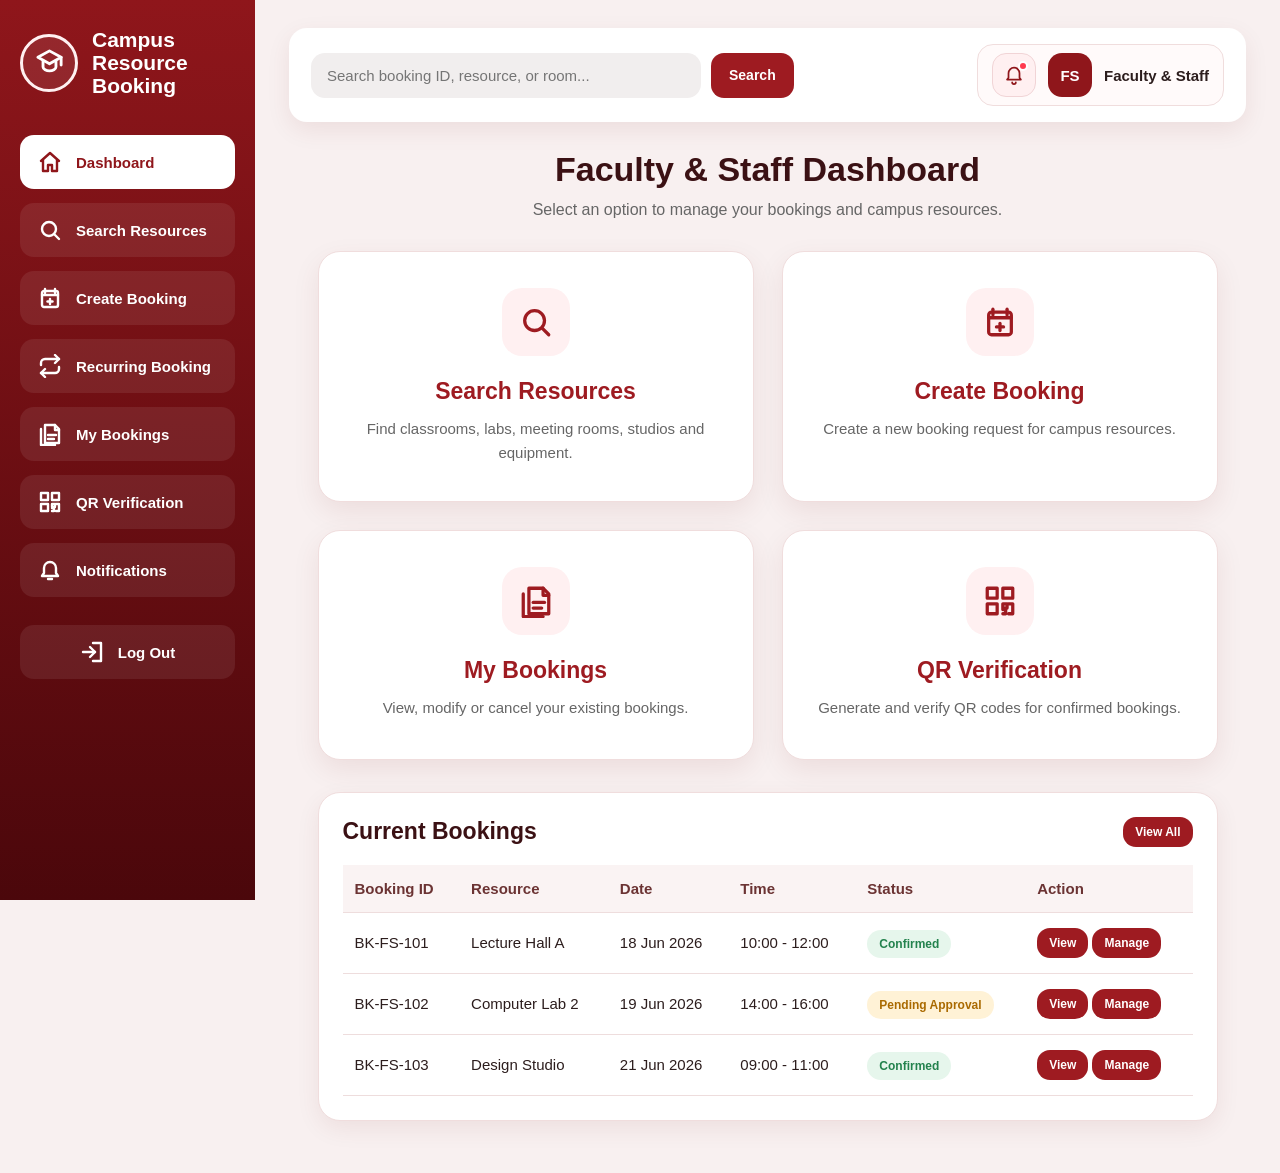
==== faculty-staff-dashboard.html @ 3326ba35 "Add files via upload Run on VSCode right click the html and click 'Open with Live Server'  *Get the" ====
<!DOCTYPE html>
<html lang="en">
<head>
  <meta charset="UTF-8" />
  <meta name="viewport" content="width=device-width, initial-scale=1.0" />

  <title>Faculty & Staff Dashboard</title>

  <link rel="stylesheet" href="faculty-staff-style.css" />
</head>

<body>
  <div class="layout">

    <aside class="sidebar">
      <div class="logo-area brand-sidebar">
        <div class="brand-circle">
          <svg class="brand-icon" viewBox="0 0 24 24">
            <path d="M3 8L12 3L21 8L12 13L3 8Z"></path>
            <path d="M7 10.5V15.5C7 17 9.5 18.5 12 18.5C14.5 18.5 17 17 17 15.5V10.5"></path>
            <path d="M21 8V14"></path>
          </svg>
        </div>

        <div>
          <h2>Campus Resource</h2>
          <p>Booking</p>
        </div>
      </div>

      <nav class="menu">
        <button class="menu-btn active" onclick="showPage('dashboard', this)">
          <svg class="menu-icon" viewBox="0 0 24 24">
            <path d="M3 11L12 3L21 11"></path>
            <path d="M5 10V21H10V15H14V21H19V10"></path>
          </svg>
          <span>Dashboard</span>
        </button>

        <button class="menu-btn" onclick="showPage('search', this)">
          <svg class="menu-icon" viewBox="0 0 24 24">
            <circle cx="11" cy="11" r="7"></circle>
            <path d="M16.5 16.5L21 21"></path>
          </svg>
          <span>Search Resources</span>
        </button>

        <button class="menu-btn" onclick="showPage('create', this)">
          <svg class="menu-icon" viewBox="0 0 24 24">
            <path d="M7 3V7"></path>
            <path d="M17 3V7"></path>
            <path d="M4 9H20"></path>
            <rect x="4" y="5" width="16" height="16" rx="2"></rect>
            <path d="M12 13V18"></path>
            <path d="M9.5 15.5H14.5"></path>
          </svg>
          <span>Create Booking</span>
        </button>

        <button class="menu-btn" onclick="showPage('recurring', this)">
          <svg class="menu-icon" viewBox="0 0 24 24">
            <path d="M17 1L21 5L17 9"></path>
            <path d="M3 11V9A4 4 0 0 1 7 5H21"></path>
            <path d="M7 23L3 19L7 15"></path>
            <path d="M21 13V15A4 4 0 0 1 17 19H3"></path>
          </svg>
          <span>Recurring Booking</span>
        </button>

        <button class="menu-btn" onclick="showPage('bookings', this)">
          <svg class="menu-icon" viewBox="0 0 24 24">
            <path d="M7 3H17L21 7V21H7V3Z"></path>
            <path d="M17 3V8H21"></path>
            <path d="M3 7V23H17"></path>
            <path d="M10 13H18"></path>
            <path d="M10 17H16"></path>
          </svg>
          <span>My Bookings</span>
        </button>

        <button class="menu-btn" onclick="showPage('qr', this)">
          <svg class="menu-icon" viewBox="0 0 24 24">
            <rect x="3" y="3" width="7" height="7"></rect>
            <rect x="14" y="3" width="7" height="7"></rect>
            <rect x="3" y="14" width="7" height="7"></rect>
            <path d="M14 14H17V17H14Z"></path>
            <path d="M18 14H21V21H18"></path>
            <path d="M14 18H16V21H14"></path>
          </svg>
          <span>QR Verification</span>
        </button>

        <button class="menu-btn" onclick="showPage('notifications', this)">
          <svg class="menu-icon" viewBox="0 0 24 24">
            <path d="M18 15V10A6 6 0 0 0 6 10V15L4 18H20L18 15Z"></path>
            <path d="M10 21H14"></path>
          </svg>
          <span>Notifications</span>
        </button>
      </nav>

      <button class="logout-btn" onclick="logoutUser()">
        <svg class="menu-icon" viewBox="0 0 24 24">
          <path d="M10 17L15 12L10 7"></path>
          <path d="M15 12H3"></path>
          <path d="M13 3H21V21H13"></path>
        </svg>
        <span>Log Out</span>
      </button>
    </aside>

    <main class="main">

      <header class="topbar">
        <div class="search-area">
          <input id="searchInput" type="text" placeholder="Search booking ID, resource, or room..." />
          <button onclick="searchItem()">Search</button>
        </div>

        <div class="profile-area">
          <button class="notification-btn" onclick="showPageById('notifications')" aria-label="Notifications">
            <svg class="bell-icon" viewBox="0 0 24 24" aria-hidden="true">
              <path d="M15 17H9m9-2V10a6 6 0 0 0-12 0v5l-1.5 2h15L18 15Z"></path>
              <path d="M10 20a2 2 0 0 0 4 0"></path>
            </svg>
            <span class="notification-dot"></span>
          </button>

          <div class="avatar">FS</div>
          <span>Faculty & Staff</span>
        </div>
      </header>

      <!-- DASHBOARD -->
      <section id="dashboard" class="page active-page">
        <div class="welcome-row">
          <div>
            <h1>Faculty & Staff Dashboard</h1>
            <p>Select an option to manage your bookings and campus resources.</p>
          </div>

          <button class="primary-btn" onclick="showPageById('create')">+ Create New Booking</button>
        </div>

        <section class="admin-style-grid">
          <div class="admin-style-card" onclick="showPageById('search')">
            <div class="admin-style-icon">
              <svg class="dashboard-svg-icon" viewBox="0 0 24 24">
                <circle cx="11" cy="11" r="7"></circle>
                <path d="M16.5 16.5L21 21"></path>
              </svg>
            </div>
            <h3>Search Resources</h3>
            <p>Find classrooms, labs, meeting rooms, studios and equipment.</p>
          </div>

          <div class="admin-style-card" onclick="showPageById('create')">
            <div class="admin-style-icon">
              <svg class="dashboard-svg-icon" viewBox="0 0 24 24">
                <path d="M7 3V7"></path>
                <path d="M17 3V7"></path>
                <path d="M4 9H20"></path>
                <rect x="4" y="5" width="16" height="16" rx="2"></rect>
                <path d="M12 13V18"></path>
                <path d="M9.5 15.5H14.5"></path>
              </svg>
            </div>
            <h3>Create Booking</h3>
            <p>Create a new booking request for campus resources.</p>
          </div>

          <div class="admin-style-card" onclick="showPageById('bookings')">
            <div class="admin-style-icon">
              <svg class="dashboard-svg-icon" viewBox="0 0 24 24">
                <path d="M7 3H17L21 7V21H7V3Z"></path>
                <path d="M17 3V8H21"></path>
                <path d="M3 7V23H17"></path>
                <path d="M10 13H18"></path>
                <path d="M10 17H16"></path>
              </svg>
            </div>
            <h3>My Bookings</h3>
            <p>View, modify or cancel your existing bookings.</p>
          </div>

          <div class="admin-style-card" onclick="showPageById('qr')">
            <div class="admin-style-icon">
              <svg class="dashboard-svg-icon" viewBox="0 0 24 24">
                <rect x="3" y="3" width="7" height="7"></rect>
                <rect x="14" y="3" width="7" height="7"></rect>
                <rect x="3" y="14" width="7" height="7"></rect>
                <path d="M14 14H17V17H14Z"></path>
                <path d="M18 14H21V21H18"></path>
                <path d="M14 18H16V21H14"></path>
              </svg>
            </div>
            <h3>QR Verification</h3>
            <p>Generate and verify QR codes for confirmed bookings.</p>
          </div>
        </section>

        <section class="panel">
          <div class="panel-header">
            <h2>Current Bookings</h2>
            <button class="small-btn" onclick="showPageById('bookings')">View All</button>
          </div>

          <table>
            <thead>
              <tr>
                <th>Booking ID</th>
                <th>Resource</th>
                <th>Date</th>
                <th>Time</th>
                <th>Status</th>
                <th>Action</th>
              </tr>
            </thead>
            <tbody id="dashboardBookingTable"></tbody>
          </table>
        </section>
      </section>

      <!-- SEARCH RESOURCES -->
      <section id="search" class="page">
        <div class="welcome-row">
          <div>
            <h1>Search Resources</h1>
            <p>Search for available classrooms, labs, meeting rooms, studios, and equipment.</p>
          </div>

          <button class="primary-btn" onclick="showPageById('dashboard')">Back to Dashboard</button>
        </div>

        <section class="panel">
          <div class="panel-header">
            <h2>Search Criteria</h2>
          </div>

          <div class="search-form-grid">
            <div class="form-group">
              <label>Resource Type</label>
              <select id="resourceType">
                <option value="">All Types</option>
                <option value="Classroom">Classroom</option>
                <option value="Computer Lab">Computer Lab</option>
                <option value="Meeting Room">Meeting Room</option>
                <option value="Studio">Studio</option>
                <option value="Equipment">Equipment</option>
              </select>
            </div>

            <div class="form-group">
              <label>Location</label>
              <select id="resourceLocation">
                <option value="">All Locations</option>
                <option value="Block A">Block A</option>
                <option value="Block B">Block B</option>
                <option value="Block C">Block C</option>
                <option value="Library Building">Library Building</option>
              </select>
            </div>

            <div class="form-group">
              <label>Date</label>
              <input type="date" id="searchDate">
            </div>

            <div class="form-group">
              <label>Time</label>
              <input type="time" id="searchTime">
            </div>

            <div class="form-group">
              <label>Minimum Capacity</label>
              <input type="number" id="capacity" placeholder="e.g. 30">
            </div>

            <div class="form-group">
              <label>Facilities</label>
              <input type="text" id="facility" placeholder="Projector, WiFi, computer...">
            </div>
          </div>

          <div class="form-buttons">
            <button class="primary-btn" onclick="searchResources()">Search Resources</button>
            <button class="secondary-btn" onclick="resetSearch()">Reset</button>
          </div>
        </section>

        <section class="panel">
          <div class="panel-header">
            <h2>Available Resources</h2>
            <p id="resultCount">Showing sample resources</p>
          </div>

          <div id="resourceList" class="resource-list"></div>
        </section>

        <section class="panel details-panel">
          <div class="panel-header">
            <h2>Resource Details</h2>
          </div>

          <div id="resourceDetails">
            <p>Select a resource and click View Details.</p>
          </div>
        </section>
      </section>

      <!-- CREATE BOOKING -->
      <section id="create" class="page">
        <div class="welcome-row">
          <div>
            <h1>Create Booking</h1>
            <p>Fill in the booking details to reserve a campus resource.</p>
          </div>

          <button class="primary-btn" onclick="showPageById('dashboard')">Back to Dashboard</button>
        </div>

        <section class="panel">
          <div class="panel-header">
            <h2>Booking Form</h2>
          </div>

          <form id="bookingForm" onsubmit="submitBooking(event)">
            <div class="booking-form-grid">
              <div class="form-group">
                <label>Resource Name</label>
                <select id="bookingResource" required>
                  <option value="">Select resource</option>
                  <option value="Lecture Hall A">Lecture Hall A</option>
                  <option value="Computer Lab 2">Computer Lab 2</option>
                  <option value="Meeting Room C">Meeting Room C</option>
                  <option value="Design Studio">Design Studio</option>
                  <option value="Portable Projector Set">Portable Projector Set</option>
                </select>
              </div>

              <div class="form-group">
                <label>Booking Date</label>
                <input type="date" id="bookingDate" required>
              </div>

              <div class="form-group">
                <label>Start Time</label>
                <input type="time" id="startTime" required>
              </div>

              <div class="form-group">
                <label>End Time</label>
                <input type="time" id="endTime" required>
              </div>

              <div class="form-group">
                <label>Number of Attendees</label>
                <input type="number" id="attendees" placeholder="e.g. 40" required>
              </div>

              <div class="form-group">
                <label>Booking Purpose</label>
                <select id="purpose" required>
                  <option value="">Select purpose</option>
                  <option value="Lecture">Lecture</option>
                  <option value="Meeting">Meeting</option>
                  <option value="Workshop">Workshop</option>
                  <option value="Seminar">Seminar</option>
                  <option value="Event">Event</option>
                </select>
              </div>

              <div class="form-group full-width">
                <label>Special Requirements</label>
                <textarea id="requirements" placeholder="Example: Need microphone, projector, extra chairs..."></textarea>
              </div>
            </div>

            <div class="form-buttons">
              <button class="primary-btn" type="submit">Submit Booking</button>
              <button class="secondary-btn" type="button" onclick="clearBookingForm()">Clear Form</button>
            </div>
          </form>
        </section>

        <section class="panel result-panel">
          <div class="panel-header">
            <h2>Booking Result</h2>
          </div>

          <div id="bookingResult">
            <p>Submit the form to see booking confirmation or pending approval status.</p>
          </div>
        </section>
      </section>

      <!-- MY BOOKINGS -->
      <section id="bookings" class="page">
        <div class="welcome-row">
          <div>
            <h1>My Bookings</h1>
            <p>View, modify, or cancel your Faculty & Staff bookings.</p>
          </div>

          <button class="primary-btn" onclick="showPageById('dashboard')">Back to Dashboard</button>
        </div>

        <section class="panel">
          <div class="panel-header">
            <div>
              <h2>Booking List</h2>
            </div>
            <p>Manage your current booking requests.</p>
          </div>

          <table>
            <thead>
              <tr>
                <th>Booking ID</th>
                <th>Resource</th>
                <th>Date</th>
                <th>Time</th>
                <th>Purpose</th>
                <th>Status</th>
                <th>Action</th>
              </tr>
            </thead>

            <tbody id="myBookingsTable"></tbody>
          </table>
        </section>

        <section id="editBookingPanel" class="panel edit-panel hidden">
          <div class="panel-header">
            <h2>Modify Booking</h2>
          </div>

          <form id="editBookingForm" onsubmit="saveBookingChanges(event)">
            <input type="hidden" id="editBookingId">

            <div class="booking-form-grid">
              <div class="form-group">
                <label>Resource Name</label>
                <select id="editResource" required>
                  <option value="Lecture Hall A">Lecture Hall A</option>
                  <option value="Computer Lab 2">Computer Lab 2</option>
                  <option value="Meeting Room C">Meeting Room C</option>
                  <option value="Design Studio">Design Studio</option>
                  <option value="Portable Projector Set">Portable Projector Set</option>
                </select>
              </div>

              <div class="form-group">
                <label>Booking Date</label>
                <input type="date" id="editDate" required>
              </div>

              <div class="form-group">
                <label>Start Time</label>
                <input type="time" id="editStartTime" required>
              </div>

              <div class="form-group">
                <label>End Time</label>
                <input type="time" id="editEndTime" required>
              </div>

              <div class="form-group">
                <label>Purpose</label>
                <select id="editPurpose" required>
                  <option value="Lecture">Lecture</option>
                  <option value="Meeting">Meeting</option>
                  <option value="Workshop">Workshop</option>
                  <option value="Seminar">Seminar</option>
                  <option value="Event">Event</option>
                </select>
              </div>

              <div class="form-group">
                <label>Attendees</label>
                <input type="number" id="editAttendees" required>
              </div>
            </div>

            <div class="form-buttons">
              <button class="primary-btn" type="submit">Save Changes</button>
              <button class="secondary-btn" type="button" onclick="closeEditPanel()">Close</button>
            </div>
          </form>
        </section>

        <section id="cancelBookingPanel" class="panel edit-panel hidden">
          <div class="panel-header">
            <h2>Cancel Booking</h2>
          </div>

          <input type="hidden" id="cancelBookingId">

          <div class="form-group">
            <label>Cancellation Reason</label>
            <textarea id="cancelReason" placeholder="Enter reason for cancellation..."></textarea>
          </div>

          <div class="form-buttons">
            <button class="danger-btn" onclick="confirmCancelBooking()">Confirm Cancel</button>
            <button class="secondary-btn" onclick="closeCancelPanel()">Close</button>
          </div>
        </section>
      </section>

      <!-- RECURRING BOOKING -->
      <section id="recurring" class="page">
        <div class="welcome-row">
          <div>
            <h1>Recurring Booking</h1>
            <p>Create weekly or monthly repeated booking requests for classes, meetings, or regular events.</p>
          </div>

          <button class="primary-btn" onclick="showPageById('dashboard')">Back to Dashboard</button>
        </div>

        <section class="panel recurring-panel">
          <div class="panel-header">
            <h2>Recurring Booking Request</h2>
            <p>Fill in the details below to request a repeated booking schedule.</p>
          </div>

          <form id="recurringForm" onsubmit="submitRecurringBooking(event)">
            <div class="booking-form-grid">
              <div class="form-group">
                <label>Resource Name</label>
                <select id="recurringResource" required>
                  <option value="">Select resource</option>
                  <option value="Lecture Hall A">Lecture Hall A</option>
                  <option value="Computer Lab 2">Computer Lab 2</option>
                  <option value="Meeting Room C">Meeting Room C</option>
                  <option value="Design Studio">Design Studio</option>
                  <option value="Portable Projector Set">Portable Projector Set</option>
                </select>
              </div>

              <div class="form-group">
                <label>Repeat Type</label>
                <select id="repeatType" required>
                  <option value="">Select repeat type</option>
                  <option value="Weekly">Weekly</option>
                  <option value="Monthly">Monthly</option>
                </select>
              </div>

              <div class="form-group">
                <label>Day</label>
                <select id="repeatDay" required>
                  <option value="">Select day</option>
                  <option value="Monday">Monday</option>
                  <option value="Tuesday">Tuesday</option>
                  <option value="Wednesday">Wednesday</option>
                  <option value="Thursday">Thursday</option>
                  <option value="Friday">Friday</option>
                </select>
              </div>

              <div class="form-group">
                <label>Start Date</label>
                <input type="date" id="recurringStartDate" required>
              </div>

              <div class="form-group">
                <label>End Date</label>
                <input type="date" id="recurringEndDate" required>
              </div>

              <div class="form-group">
                <label>Start Time</label>
                <input type="time" id="recurringStartTime" required>
              </div>

              <div class="form-group">
                <label>End Time</label>
                <input type="time" id="recurringEndTime" required>
              </div>

              <div class="form-group">
                <label>Purpose</label>
                <select id="recurringPurpose" required>
                  <option value="">Select purpose</option>
                  <option value="Lecture">Lecture</option>
                  <option value="Meeting">Meeting</option>
                  <option value="Workshop">Workshop</option>
                  <option value="Seminar">Seminar</option>
                  <option value="Event">Event</option>
                </select>
              </div>

              <div class="form-group full-width">
                <label>Special Requirements</label>
                <textarea id="recurringRequirements" placeholder="Example: Need projector every Monday..."></textarea>
              </div>
            </div>

            <div class="form-buttons">
              <button class="primary-btn" type="submit">Submit Recurring Request</button>
              <button class="secondary-btn" type="button" onclick="clearRecurringForm()">Clear Form</button>
            </div>
          </form>
        </section>

        <section class="panel result-panel">
          <div class="panel-header">
            <h2>Schedule Preview</h2>
          </div>

          <div id="recurringResult">
            <p>Submit the recurring booking form to preview the repeated schedule request.</p>
          </div>
        </section>
      </section>

      <!-- QR VERIFICATION -->
      <section id="qr" class="page">
        <div class="welcome-row">
          <div>
            <h1>QR Verification</h1>
            <p>Generate and verify QR codes for confirmed Faculty & Staff bookings.</p>
          </div>

          <button class="primary-btn" onclick="showPageById('dashboard')">Back to Dashboard</button>
        </div>

        <section class="panel">
          <div class="panel-header">
            <h2>Generate Booking QR Code</h2>
            <p>Select a confirmed booking to generate a sample QR code.</p>
          </div>

          <div class="qr-grid">
            <div class="form-group">
              <label>Select Confirmed Booking</label>
              <select id="qrBookingSelect">
                <option value="">Select confirmed booking</option>
              </select>
            </div>

            <div class="form-buttons qr-buttons">
              <button class="primary-btn" onclick="generateQR()">Generate QR</button>
              <button class="secondary-btn" onclick="clearQR()">Clear</button>
            </div>
          </div>

          <div id="qrDisplayArea" class="qr-display-area">
            <p>Select a confirmed booking and click Generate QR.</p>
          </div>
        </section>

        <section class="panel">
          <div class="panel-header">
            <h2>Verify Booking QR Code</h2>
            <p>Enter a sample QR code to test the verification result.</p>
          </div>

          <div class="qr-grid">
            <div class="form-group">
              <label>QR Code / Booking Code</label>
              <input type="text" id="qrCodeInput" placeholder="Example: FS-VALID">
            </div>

            <div class="form-buttons qr-buttons">
              <button class="primary-btn" onclick="verifyQR()">Verify QR</button>
              <button class="secondary-btn" onclick="clearQRResult()">Clear Result</button>
            </div>
          </div>

          <div class="sample-codes">
            <p><strong>Sample test codes:</strong></p>
            <span>FS-VALID</span>
            <span>FS-INVALID</span>
            <span>FS-TIME</span>
            <span>FS-DONE</span>
          </div>

          <div id="qrResult" class="qr-result">
            <p>Verification result will appear here.</p>
          </div>
        </section>
      </section>

      <!-- NOTIFICATIONS -->
      <section id="notifications" class="page">
        <div class="welcome-row">
          <div>
            <h1>Notifications</h1>
            <p>View booking updates, approval messages, cancellation notices, and QR verification alerts.</p>
          </div>

          <button class="primary-btn" onclick="showPageById('dashboard')">Back to Dashboard</button>
        </div>

        <section class="panel">
          <div class="panel-header">
            <h2>Notification Center</h2>
            <button class="secondary-btn" onclick="markAllNotificationsRead()">Mark All as Read</button>
          </div>

          <div id="notificationList" class="notification-list"></div>
        </section>
      </section>

    </main>
  </div>

  <div id="bookingModal" class="modal">
    <div class="modal-box">
      <button class="close-btn" onclick="closeModal()">×</button>
      <h2>Booking Details</h2>
      <p id="bookingDetails"></p>
    </div>
  </div>

  <script src="faculty-staff-script.js"></script>
</body>
</html>
---- faculty-staff-style.css ----
* {
  margin: 0;
  padding: 0;
  box-sizing: border-box;
  font-family: Arial, Helvetica, sans-serif;
}

body {
  background: #f8f0f0;
  color: #2c1d1d;
  font-size: 15px;
}

.layout {
  display: flex;
  min-height: 100vh;
}

/* SIDEBAR */
.sidebar {
  width: 255px;
  height: 100vh;
  background: linear-gradient(180deg, #8f161b, #4b070b);
  color: white;
  padding: 28px 20px;
  position: fixed;
  left: 0;
  top: 0;
  overflow-y: auto;
  overflow-x: hidden;
  padding-bottom: 28px;
}

.sidebar::-webkit-scrollbar {
  width: 6px;
}

.sidebar::-webkit-scrollbar-thumb {
  background: rgba(255, 255, 255, 0.25);
  border-radius: 20px;
}

/* BRAND LOGO */
.logo-area.brand-sidebar {
  display: flex;
  flex-direction: row;
  align-items: center;
  gap: 14px;
  margin-bottom: 38px;
}

.logo-box {
  display: none;
}

.brand-circle {
  width: 58px;
  height: 58px;
  border: 3px solid #fff0f1;
  border-radius: 50%;
  display: grid;
  place-items: center;
  background: rgba(255, 255, 255, 0.08);
  flex-shrink: 0;
}

.brand-icon {
  width: 31px;
  height: 31px;
  stroke: white;
  fill: none;
  stroke-width: 2.2;
  stroke-linecap: round;
  stroke-linejoin: round;
}

.logo-area.brand-sidebar h2 {
  font-size: 21px;
  font-weight: 900;
  color: white;
  letter-spacing: 0;
  line-height: 1.1;
}

.logo-area.brand-sidebar p {
  font-size: 21px;
  font-weight: 900;
  color: white;
  line-height: 1.1;
  opacity: 1;
}

/* SIDEBAR MENU */
.menu {
  display: flex;
  flex-direction: column;
  gap: 14px;
}

.menu-btn,
.logout-btn {
  width: 100%;
  background: rgba(255, 255, 255, 0.08);
  color: white;
  padding: 15px 18px;
  border-radius: 14px;
  font-size: 15px;
  font-weight: 700;
  text-align: left;
  border: none;
  cursor: pointer;
  display: flex;
  align-items: center;
  gap: 14px;
}

.menu-btn:hover,
.menu-btn.active {
  background: white;
  color: #8f161b;
}

.logout-btn {
  margin-top: 28px;
  margin-bottom: 20px;
  text-align: center;
  justify-content: center;
}

.logout-btn:hover {
  background: white;
  color: #8f161b;
}

.menu-icon {
  width: 24px;
  height: 24px;
  flex-shrink: 0;
  stroke: currentColor;
  fill: none;
  stroke-width: 2.4;
  stroke-linecap: round;
  stroke-linejoin: round;
}

.menu-btn span,
.logout-btn span {
  display: inline-block;
}

/* MAIN */
.main {
  margin-left: 255px;
  width: calc(100% - 255px);
  padding: 28px 34px;
}

/* TOPBAR */
.topbar {
  background: white;
  border-radius: 18px;
  padding: 16px 22px;
  min-height: 72px;
  box-shadow: 0 8px 24px rgba(100, 0, 0, 0.08);
  margin-bottom: 28px;
  display: flex;
  justify-content: space-between;
  align-items: center;
}

.search-area {
  display: flex;
  gap: 10px;
}

.search-area input {
  width: 390px;
  padding: 14px 16px;
  border: none;
  outline: none;
  background: #f1eeee;
  border-radius: 14px;
  font-size: 15px;
}

button {
  background: #9e1b21;
  color: white;
  border: none;
  padding: 12px 18px;
  border-radius: 13px;
  cursor: pointer;
  font-size: 14px;
  font-weight: 700;
}

button:hover {
  background: #7b1117;
}

.primary-btn {
  background: #9e1b21;
  color: white;
}

.secondary-btn {
  background: #fff0f1;
  color: #8f161b;
  border: 1px solid #f1d4d6;
}

.secondary-btn:hover {
  background: #f3dddd;
  color: #8f161b;
}

.danger-btn {
  background: #c62828;
  color: white;
}

.danger-btn:hover {
  background: #9f1f1f;
}

.small-btn,
.table-btn {
  padding: 8px 12px;
  font-size: 12px;
}

/* PROFILE */
.profile-area {
  background: #fffafa;
  border: 1px solid #f0dddd;
  padding: 8px 14px;
  border-radius: 16px;
  display: flex;
  align-items: center;
  gap: 12px;
  font-weight: bold;
}

.avatar {
  width: 44px;
  height: 44px;
  background: #8f161b;
  color: white;
  border-radius: 14px;
  display: grid;
  place-items: center;
  font-weight: bold;
}

.notification-btn {
  width: 44px;
  height: 44px;
  border-radius: 14px;
  padding: 0;
  background: #fff0f1;
  color: #8f161b;
  display: grid;
  place-items: center;
  position: relative;
  border: 1px solid #f1d4d6;
}

.notification-btn:hover {
  background: #9e1b21;
  color: white;
}

.bell-icon {
  width: 22px;
  height: 22px;
  stroke: currentColor;
  fill: none;
  stroke-width: 1.9;
  stroke-linecap: round;
  stroke-linejoin: round;
}

.notification-dot {
  position: absolute;
  top: 7px;
  right: 7px;
  width: 10px;
  height: 10px;
  background: #ff3b4f;
  border: 2px solid white;
  border-radius: 50%;
}

/* PAGES */
.page {
  display: none;
}

.active-page {
  display: block;
}

.hidden {
  display: none;
}

/* PAGE TITLES */
.welcome-row {
  background: transparent;
  box-shadow: none;
  border: none;
  padding: 0;
  justify-content: center;
  text-align: center;
  margin-bottom: 28px;
  display: flex;
  align-items: center;
}

.welcome-row .primary-btn {
  display: none;
}

.welcome-row h1 {
  font-size: 34px;
  font-weight: 900;
  color: #3b1114;
  margin-bottom: 8px;
}

.welcome-row p {
  font-size: 16px;
  color: #666;
  line-height: 1.6;
}

/* DASHBOARD CARDS */
.admin-style-grid {
  display: grid;
  grid-template-columns: repeat(2, minmax(260px, 1fr));
  gap: 28px;
  max-width: 900px;
  margin: 0 auto 32px;
}

.admin-style-card {
  background: white;
  min-height: 230px;
  border-radius: 22px;
  padding: 36px 28px;
  text-align: center;
  border: 1px solid #f0dddd;
  box-shadow: 0 10px 28px rgba(100, 0, 0, 0.08);
  cursor: pointer;
  transition: 0.2s ease;
}

.admin-style-card:hover {
  transform: translateY(-5px);
  box-shadow: 0 16px 34px rgba(100, 0, 0, 0.14);
}

.admin-style-icon {
  width: 68px;
  height: 68px;
  border-radius: 20px;
  background: #fff0f1;
  color: #9e1b21;
  display: grid;
  place-items: center;
  font-size: 34px;
  margin: 0 auto 22px;
}

.dashboard-svg-icon {
  width: 34px;
  height: 34px;
  stroke: currentColor;
  fill: none;
  stroke-width: 2.3;
  stroke-linecap: round;
  stroke-linejoin: round;
}

.admin-style-card h3 {
  font-size: 23px;
  font-weight: 900;
  color: #9e1b21;
  margin-bottom: 12px;
}

.admin-style-card p {
  font-size: 15px;
  color: #666;
  line-height: 1.6;
}

/* PANELS */
.panel {
  background: white;
  border-radius: 22px;
  padding: 24px;
  box-shadow: 0 8px 24px rgba(100, 0, 0, 0.07);
  border: 1px solid #f0dddd;
  margin-bottom: 24px;
}

#dashboard .panel {
  max-width: 900px;
  margin-left: auto;
  margin-right: auto;
}

.panel-header {
  display: flex;
  justify-content: space-between;
  align-items: center;
  margin-bottom: 18px;
}

.panel h2 {
  color: #3b1114;
  font-size: 23px;
  font-weight: 800;
}

/* TABLE */
table {
  width: 100%;
  border-collapse: collapse;
  font-size: 15px;
}

th,
td {
  padding: 15px 12px;
  border-bottom: 1px solid #eedddd;
  text-align: left;
}

th {
  background: #faf3f3;
  color: #6b3333;
}

.status {
  padding: 7px 12px;
  border-radius: 20px;
  font-size: 12px;
  font-weight: bold;
}

.confirmed {
  background: #e6f6ec;
  color: #23824d;
}

.pending {
  background: #fff2d6;
  color: #aa6a00;
}

.cancelled {
  background: #ffe5e5;
  color: #c62828;
}

/* MY BOOKINGS PAGE */
#bookings {
  padding-top: 20px;
}

#bookings .welcome-row {
  margin-bottom: 34px;
}

#bookings .welcome-row h1 {
  font-size: 42px;
  color: #3b1114;
}

#bookings .welcome-row p {
  font-size: 18px;
}

#bookings .panel {
  max-width: 1120px;
  margin: 0 auto 28px;
  border-radius: 24px;
  padding: 34px 38px;
}

#bookings .panel-header {
  align-items: flex-start;
  gap: 20px;
  margin-bottom: 24px;
}

#bookings .panel-header h2 {
  font-size: 28px;
}

#bookings .panel-header p {
  font-size: 16px;
  color: #555;
  text-align: right;
}

#bookings table {
  width: 100%;
  table-layout: fixed;
  border-collapse: collapse;
}

#bookings thead th {
  padding: 18px 16px;
  font-size: 16px;
  font-weight: 900;
  color: #6b3333;
  background: #faf3f3;
}

#bookings tbody td {
  padding: 22px 16px;
  font-size: 16px;
  vertical-align: middle;
  border-bottom: 1px solid #eedddd;
}

#bookings th:nth-child(1),
#bookings td:nth-child(1) {
  width: 13%;
}

#bookings th:nth-child(2),
#bookings td:nth-child(2) {
  width: 17%;
}

#bookings th:nth-child(3),
#bookings td:nth-child(3) {
  width: 14%;
}

#bookings th:nth-child(4),
#bookings td:nth-child(4) {
  width: 13%;
}

#bookings th:nth-child(5),
#bookings td:nth-child(5) {
  width: 13%;
}

#bookings th:nth-child(6),
#bookings td:nth-child(6) {
  width: 15%;
}

#bookings th:nth-child(7),
#bookings td:nth-child(7) {
  width: 15%;
}

#bookings td:last-child {
  display: table-cell !important;
}

.booking-action-buttons {
  display: flex;
  gap: 8px;
  align-items: center;
  justify-content: flex-start;
  flex-wrap: wrap;
}

#bookings .table-btn {
  min-width: 66px;
  padding: 9px 13px;
  border-radius: 18px;
  font-size: 12px;
  line-height: 1;
  text-align: center;
}

#bookings .status {
  min-width: 115px;
  display: inline-flex;
  justify-content: center;
  align-items: center;
  padding: 9px 14px;
  border-radius: 20px;
  line-height: 1.2;
  text-align: center;
  white-space: normal;
}

#bookings tbody tr {
  height: 92px;
}

#bookings tbody tr:hover {
  background: #fffafa;
}

#bookings td {
  word-break: normal;
}

#bookings td:nth-child(2) {
  line-height: 1.35;
}

/* FORMS */
.search-form-grid,
.booking-form-grid {
  display: grid;
  grid-template-columns: repeat(3, 1fr);
  gap: 18px;
  margin-bottom: 20px;
}

.form-group label {
  display: block;
  font-weight: bold;
  color: #3b1114;
  margin-bottom: 8px;
  font-size: 15px;
}

.form-group input,
.form-group select,
.form-group textarea {
  width: 100%;
  padding: 15px 16px;
  border: 1px solid #e0caca;
  border-radius: 14px;
  outline: none;
  background: white;
  font-size: 15px;
}

.form-group textarea {
  min-height: 110px;
  resize: vertical;
}

.form-group input:focus,
.form-group select:focus,
.form-group textarea:focus {
  border-color: #9e1b21;
  box-shadow: 0 0 0 3px rgba(158, 27, 33, 0.12);
}

.full-width {
  grid-column: 1 / -1;
}

.form-buttons {
  display: flex;
  gap: 12px;
  margin-top: 15px;
}

/* RESOURCE CARDS */
.resource-list {
  display: grid;
  grid-template-columns: repeat(2, 1fr);
  gap: 18px;
}

.resource-card {
  border: 1px solid #f0dddd;
  border-radius: 22px;
  padding: 24px;
  background: #fffafa;
  transition: 0.2s ease;
}

.resource-card:hover {
  transform: translateY(-3px);
  box-shadow: 0 10px 24px rgba(100, 0, 0, 0.1);
}

.resource-card-header {
  display: flex;
  justify-content: space-between;
  gap: 12px;
  margin-bottom: 10px;
}

.resource-card h3 {
  color: #3b1114;
  margin-bottom: 6px;
  font-size: 20px;
}

.resource-type {
  background: #fff0f1;
  color: #8f161b;
  padding: 6px 10px;
  border-radius: 20px;
  font-size: 12px;
  font-weight: bold;
}

.resource-info {
  color: #666;
  font-size: 15px;
  line-height: 1.7;
  margin-bottom: 14px;
}

.resource-actions {
  display: flex;
  flex-wrap: wrap;
  gap: 10px;
}

.resource-actions button {
  padding: 9px 12px;
  font-size: 12px;
}

.available-badge {
  display: inline-block;
  background: #e6f6ec;
  color: #23824d;
  padding: 6px 10px;
  border-radius: 20px;
  font-size: 12px;
  font-weight: bold;
}

.unavailable-badge {
  display: inline-block;
  background: #ffe5e5;
  color: #c62828;
  padding: 6px 10px;
  border-radius: 20px;
  font-size: 12px;
  font-weight: bold;
}

/* DETAIL / RESULT BOXES */
.details-panel,
.result-panel,
.edit-panel {
  border-left: 5px solid #9e1b21;
}

.details-box,
.result-box {
  background: #fffafa;
  border: 1px solid #f0dddd;
  padding: 22px;
  border-radius: 18px;
}

.details-box h3,
.result-box h3 {
  color: #3b1114;
  margin-bottom: 10px;
}

.details-box p,
.result-box p {
  color: #666;
  line-height: 1.8;
}

.success-result {
  border-left: 5px solid #23824d;
}

.pending-result {
  border-left: 5px solid #aa6a00;
}

/* RECURRING BOOKING PAGE */
#recurring .panel {
  max-width: 1050px;
  margin-left: auto;
  margin-right: auto;
}

.recurring-panel {
  border-left: 5px solid #9e1b21;
}

#recurring .panel-header p {
  color: #666;
  font-size: 15px;
}

#recurringResult {
  background: #fffafa;
  border: 1px solid #f0dddd;
  border-radius: 18px;
  padding: 22px;
}

.recurring-preview-box {
  background: white;
  border-radius: 16px;
  padding: 20px;
  border-left: 5px solid #aa6a00;
}

.recurring-preview-box h3 {
  color: #3b1114;
  margin-bottom: 12px;
}

.recurring-preview-box p {
  color: #666;
  line-height: 1.8;
}

/* QR */
.qr-grid {
  display: grid;
  grid-template-columns: 1fr auto;
  gap: 18px;
  align-items: end;
}

.qr-buttons {
  margin-top: 0;
  align-items: end;
}

.qr-display-area {
  margin-top: 22px;
  background: #fffafa;
  border: 1px solid #f0dddd;
  border-radius: 22px;
  padding: 24px;
  text-align: center;
}

.qr-card {
  max-width: 360px;
  margin: 0 auto;
}

.fake-qr {
  width: 190px;
  height: 190px;
  margin: 18px auto;
  background:
    linear-gradient(90deg, #111 10px, transparent 10px) 0 0 / 20px 20px,
    linear-gradient(#111 10px, transparent 10px) 0 0 / 20px 20px,
    #fff;
  border: 12px solid white;
  outline: 3px solid #111;
  border-radius: 8px;
  position: relative;
}

.fake-qr::before,
.fake-qr::after {
  content: "";
  position: absolute;
  width: 46px;
  height: 46px;
  background: white;
  border: 10px solid #111;
}

.fake-qr::before {
  top: 8px;
  left: 8px;
}

.fake-qr::after {
  bottom: 8px;
  right: 8px;
}

.qr-code-label {
  display: inline-block;
  background: #fff0f1;
  color: #8f161b;
  padding: 8px 12px;
  border-radius: 20px;
  font-weight: bold;
  margin-top: 8px;
}

.sample-codes {
  margin-top: 16px;
  display: flex;
  flex-wrap: wrap;
  gap: 10px;
  align-items: center;
  color: #666;
}

.sample-codes span {
  background: #fff0f1;
  color: #8f161b;
  padding: 7px 11px;
  border-radius: 20px;
  font-size: 12px;
  font-weight: bold;
}

.qr-result {
  margin-top: 20px;
  background: #fffafa;
  border: 1px solid #f0dddd;
  border-radius: 22px;
  padding: 24px;
}

.qr-result-box {
  padding: 16px;
  border-radius: 14px;
  background: white;
}

.qr-success {
  border-left: 5px solid #23824d;
}

.qr-error {
  border-left: 5px solid #c62828;
}

.qr-warning {
  border-left: 5px solid #aa6a00;
}

.qr-result-box h3 {
  color: #3b1114;
  margin-bottom: 8px;
}

.qr-result-box p {
  color: #666;
  line-height: 1.7;
}

/* NOTIFICATIONS */
.notification-list {
  display: grid;
  gap: 14px;
}

.notification-item {
  background: #fffafa;
  border: 1px solid #f0dddd;
  border-radius: 18px;
  padding: 18px;
  display: flex;
  gap: 14px;
  align-items: flex-start;
  transition: 0.2s ease;
}

.notification-item:hover {
  transform: translateY(-2px);
  box-shadow: 0 8px 18px rgba(100, 0, 0, 0.08);
}

.notification-icon {
  width: 42px;
  height: 42px;
  border-radius: 14px;
  display: grid;
  place-items: center;
  font-size: 20px;
  flex-shrink: 0;
  font-weight: bold;
}

.notification-content h3 {
  color: #3b1114;
  margin-bottom: 5px;
  font-size: 17px;
}

.notification-content p {
  color: #666;
  line-height: 1.5;
  margin-bottom: 6px;
  font-size: 15px;
}

.notification-time {
  color: #999;
  font-size: 12px;
}

.notification-unread {
  border-left: 5px solid #9e1b21;
}

.notification-read {
  opacity: 0.75;
}

.notify-success {
  background: #e6f6ec;
  color: #23824d;
}

.notify-warning {
  background: #fff2d6;
  color: #aa6a00;
}

.notify-danger {
  background: #ffe5e5;
  color: #c62828;
}

.notify-info {
  background: #fff0f1;
  color: #8f161b;
}

/* MODAL */
.modal {
  display: none;
  position: fixed;
  inset: 0;
  background: rgba(0, 0, 0, 0.45);
  align-items: center;
  justify-content: center;
  z-index: 100;
}

.modal-box {
  background: white;
  width: 430px;
  max-width: 90%;
  border-radius: 20px;
  padding: 24px;
  position: relative;
}

.modal-box h2 {
  color: #3b1114;
  margin-bottom: 12px;
}

.modal-box p {
  color: #666;
  line-height: 1.7;
}

.close-btn {
  position: absolute;
  top: 14px;
  right: 14px;
  width: 32px;
  height: 32px;
  padding: 0;
  border-radius: 50%;
}

/* RESPONSIVE */
@media (max-width: 1000px) {
  .search-form-grid,
  .booking-form-grid {
    grid-template-columns: repeat(2, 1fr);
  }

  .resource-list {
    grid-template-columns: 1fr;
  }
}

@media (max-width: 900px) {
  .admin-style-grid {
    grid-template-columns: 1fr;
  }

  .main {
    padding: 24px;
  }

  #bookings .panel {
    overflow-x: auto;
  }

  #bookings table {
    min-width: 900px;
  }
}

@media (max-width: 760px) {
  .layout {
    flex-direction: column;
  }

  .sidebar {
    position: relative;
    width: 100%;
    height: auto;
  }

  .main {
    margin-left: 0;
    width: 100%;
    padding: 22px;
  }

  .topbar {
    flex-direction: column;
    align-items: flex-start;
    gap: 12px;
  }

  .search-area {
    width: 100%;
  }

  .search-area input {
    width: 100%;
  }

  .search-form-grid,
  .booking-form-grid,
  .qr-grid {
    grid-template-columns: 1fr;
  }

  .welcome-row h1 {
    font-size: 28px;
  }

  table {
    font-size: 12px;
  }
}/* NICER DROPDOWN DESIGN */

.form-group select {
  appearance: none;
  -webkit-appearance: none;
  -moz-appearance: none;

  background-color: white;
  background-image:
    linear-gradient(45deg, transparent 50%, #8f161b 50%),
    linear-gradient(135deg, #8f161b 50%, transparent 50%);
  background-position:
    calc(100% - 22px) 50%,
    calc(100% - 15px) 50%;
  background-size:
    7px 7px,
    7px 7px;
  background-repeat: no-repeat;

  border: 1.5px solid #e0caca;
  color: #2c1d1d;
  cursor: pointer;
  font-weight: 600;
}

.form-group select:hover {
  border-color: #b45b60;
  background-color: #fffafa;
}

.form-group select:focus {
  border-color: #9e1b21;
  box-shadow: 0 0 0 4px rgba(158, 27, 33, 0.12);
  background-color: white;
}

.form-group select option {
  color: #2c1d1d;
  background: white;
  font-size: 15px;
}
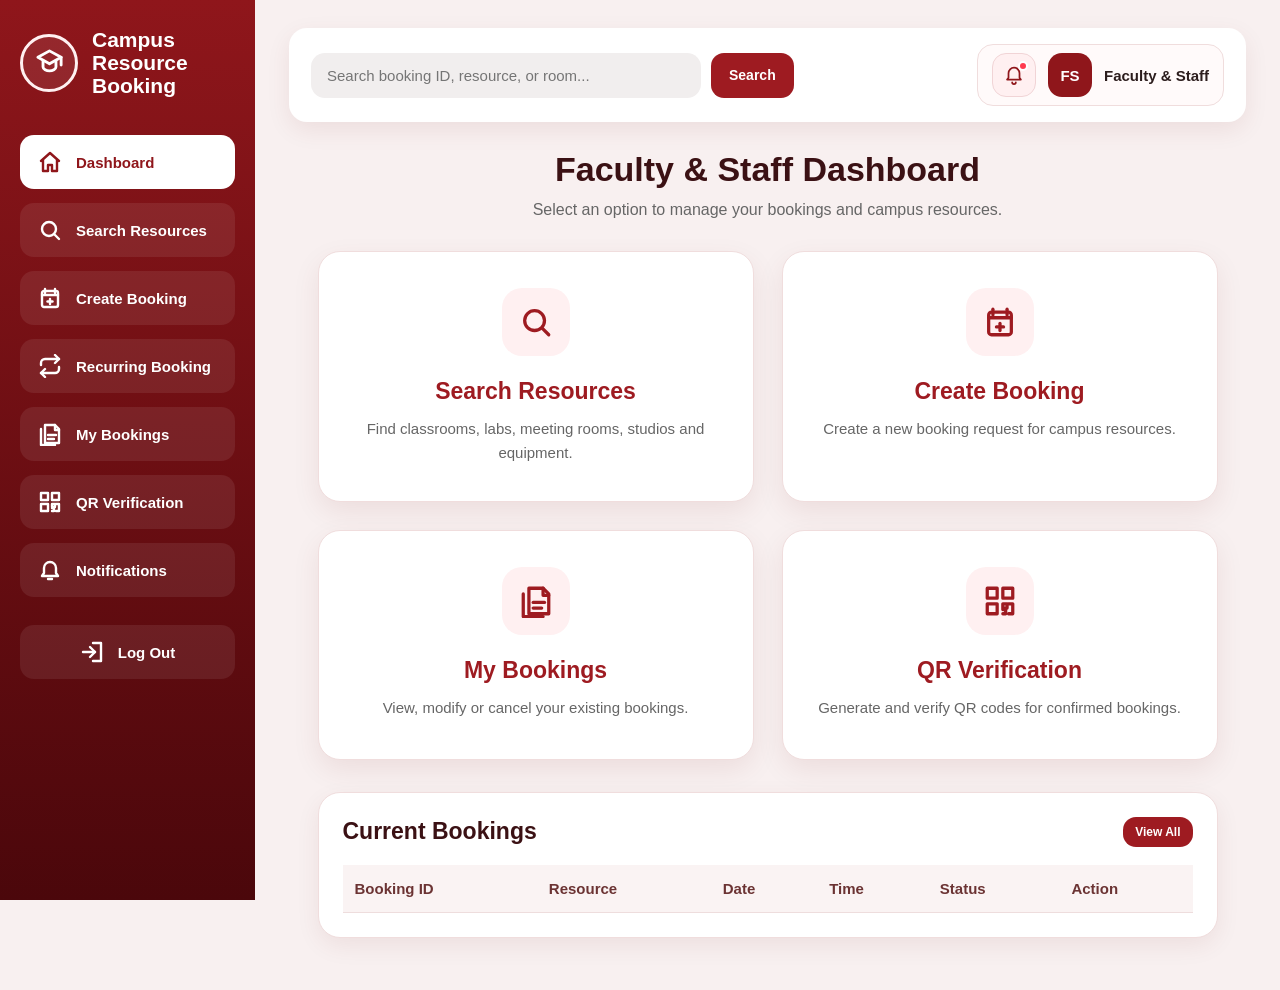
==== commit b2f4f5dd: "Add files via upload" ====
--- a/faculty-staff-dashboard.html
+++ b/faculty-staff-dashboard.html
@@ -330,11 +330,6 @@
                 <label>Resource Name</label>
                 <select id="bookingResource" required>
                   <option value="">Select resource</option>
-                  <option value="Lecture Hall A">Lecture Hall A</option>
-                  <option value="Computer Lab 2">Computer Lab 2</option>
-                  <option value="Meeting Room C">Meeting Room C</option>
-                  <option value="Design Studio">Design Studio</option>
-                  <option value="Portable Projector Set">Portable Projector Set</option>
                 </select>
               </div>
 
@@ -411,6 +406,11 @@
               <h2>Booking List</h2>
             </div>
             <p>Manage your current booking requests.</p>
+          </div>
+
+          <div class="policy-box">
+            <h3>Booking Policy</h3>
+            <p>Bookings can only be modified or cancelled at least 24 hours before the booking start time.</p>
           </div>
 
           <table>
@@ -442,11 +442,7 @@
               <div class="form-group">
                 <label>Resource Name</label>
                 <select id="editResource" required>
-                  <option value="Lecture Hall A">Lecture Hall A</option>
-                  <option value="Computer Lab 2">Computer Lab 2</option>
-                  <option value="Meeting Room C">Meeting Room C</option>
-                  <option value="Design Studio">Design Studio</option>
-                  <option value="Portable Projector Set">Portable Projector Set</option>
+                  <option value="">Select resource</option>
                 </select>
               </div>
 
@@ -531,11 +527,6 @@
                 <label>Resource Name</label>
                 <select id="recurringResource" required>
                   <option value="">Select resource</option>
-                  <option value="Lecture Hall A">Lecture Hall A</option>
-                  <option value="Computer Lab 2">Computer Lab 2</option>
-                  <option value="Meeting Room C">Meeting Room C</option>
-                  <option value="Design Studio">Design Studio</option>
-                  <option value="Portable Projector Set">Portable Projector Set</option>
                 </select>
               </div>
 
@@ -630,7 +621,7 @@
         <section class="panel">
           <div class="panel-header">
             <h2>Generate Booking QR Code</h2>
-            <p>Select a confirmed booking to generate a sample QR code.</p>
+            <p>Select a confirmed booking to generate its scannable QR code.</p>
           </div>
 
           <div class="qr-grid">
@@ -652,30 +643,43 @@
           </div>
         </section>
 
-        <section class="panel">
-          <div class="panel-header">
-            <h2>Verify Booking QR Code</h2>
-            <p>Enter a sample QR code to test the verification result.</p>
-          </div>
-
-          <div class="qr-grid">
-            <div class="form-group">
-              <label>QR Code / Booking Code</label>
-              <input type="text" id="qrCodeInput" placeholder="Example: FS-VALID">
-            </div>
-
-            <div class="form-buttons qr-buttons">
+        <section class="panel qr-verify-panel">
+          <div class="panel-header qr-verify-header">
+            <div>
+              <h2>Verify Booking QR Code</h2>
+              <p>Use this section to verify a confirmed booking QR code.</p>
+            </div>
+          </div>
+
+          <div class="qr-info-box">
+            <div class="qr-info-icon">i</div>
+
+            <div>
+              <h3>How to get the QR code text</h3>
+              <p>
+                Open <strong>My Bookings</strong>, click <strong>View</strong> on a confirmed booking,
+                then copy the QR code text.
+              </p>
+              <p class="qr-example-text">
+                Example format: <strong>FS-VALID-xxxxxx</strong>
+              </p>
+            </div>
+          </div>
+
+          <div class="qr-verify-form">
+            <div class="form-group qr-input-group">
+              <label>QR Code Text</label>
+              <input
+                type="text"
+                id="qrCodeInput"
+                placeholder="Paste QR code text here"
+              >
+            </div>
+
+            <div class="qr-action-row">
               <button class="primary-btn" onclick="verifyQR()">Verify QR</button>
               <button class="secondary-btn" onclick="clearQRResult()">Clear Result</button>
             </div>
-          </div>
-
-          <div class="sample-codes">
-            <p><strong>Sample test codes:</strong></p>
-            <span>FS-VALID</span>
-            <span>FS-INVALID</span>
-            <span>FS-TIME</span>
-            <span>FS-DONE</span>
           </div>
 
           <div id="qrResult" class="qr-result">
@@ -716,6 +720,16 @@
     </div>
   </div>
 
+  <div id="policyModal" class="modal">
+    <div class="modal-box policy-modal-box">
+      <button class="close-btn" onclick="closePolicyModal()">×</button>
+      <h2>Booking Policy Restriction</h2>
+      <p id="policyMessage">
+        This booking cannot be modified or cancelled because it is less than 24 hours before the booking start time.
+      </p>
+    </div>
+  </div>
+
   <script src="faculty-staff-script.js"></script>
 </body>
 </html>
--- a/faculty-staff-style.css
+++ b/faculty-staff-style.css
@@ -1175,4 +1175,186 @@
   color: #2c1d1d;
   background: white;
   font-size: 15px;
+}
+
+
+/* BOOKING POLICY */
+.policy-box {
+  background: #fff7e6;
+  border: 1px solid #f2d39b;
+  border-left: 5px solid #aa6a00;
+  border-radius: 16px;
+  padding: 16px 18px;
+  margin-bottom: 22px;
+}
+
+.policy-box h3 {
+  color: #7a4a00;
+  font-size: 18px;
+  margin-bottom: 6px;
+}
+
+.policy-box p {
+  color: #6b4b1f;
+  line-height: 1.5;
+  font-size: 15px;
+}
+
+.policy-modal-box {
+  border-left: 6px solid #aa6a00;
+}
+
+.policy-modal-box h2 {
+  color: #7a4a00;
+}
+
+.policy-modal-box p {
+  color: #5f421d;
+  line-height: 1.7;
+}
+
+.locked-policy {
+  background: #eeeeee;
+  color: #777;
+  cursor: not-allowed;
+}
+
+.locked-policy:hover {
+  background: #eeeeee;
+  color: #777;
+}
+
+
+.real-qr-image {
+  width: 300px;
+  height: 300px;
+  margin: 18px auto;
+  display: block;
+  border: 10px solid white;
+  border-radius: 12px;
+  box-shadow: 0 4px 14px rgba(0, 0, 0, 0.15);
+}
+
+.qr-info-box {
+  background: #fff7f7;
+  border: 1px solid #f0caca;
+  border-left: 6px solid #9f111b;
+  border-radius: 16px;
+  padding: 18px 20px;
+  margin: 18px 0 24px;
+}
+
+.qr-info-box h3 {
+  margin-bottom: 8px;
+  color: #4b0b12;
+  font-size: 18px;
+}
+
+.qr-info-box p {
+  color: #3b1f22;
+  line-height: 1.6;
+  margin-bottom: 8px;
+}
+
+.qr-verify-panel {
+  padding: 28px;
+}
+
+.qr-verify-header {
+  margin-bottom: 18px;
+}
+
+.qr-verify-header h2 {
+  font-size: 28px;
+  margin-bottom: 6px;
+}
+
+.qr-verify-header p {
+  color: #7a5a5d;
+  font-size: 15px;
+}
+
+.qr-info-box {
+  display: flex;
+  align-items: flex-start;
+  gap: 14px;
+  background: #fff6f6;
+  border: 1px solid #f0cccc;
+  border-left: 6px solid #a1121d;
+  border-radius: 18px;
+  padding: 18px 20px;
+  margin-bottom: 24px;
+}
+
+.qr-info-icon {
+  width: 34px;
+  height: 34px;
+  min-width: 34px;
+  border-radius: 50%;
+  background: #a1121d;
+  color: white;
+  display: flex;
+  align-items: center;
+  justify-content: center;
+  font-weight: 800;
+  font-size: 18px;
+}
+
+.qr-info-box h3 {
+  margin: 0 0 6px;
+  color: #3b0b10;
+  font-size: 18px;
+}
+
+.qr-info-box p {
+  margin: 0 0 5px;
+  color: #4b2b2f;
+  line-height: 1.5;
+  font-size: 15px;
+}
+
+.qr-example-text {
+  background: white;
+  display: inline-block;
+  padding: 6px 10px;
+  border-radius: 10px;
+  margin-top: 6px !important;
+  border: 1px solid #f0d4d4;
+}
+
+.qr-verify-form {
+  display: grid;
+  grid-template-columns: 1fr auto;
+  gap: 18px;
+  align-items: end;
+}
+
+.qr-input-group label {
+  display: block;
+  margin-bottom: 8px;
+  font-weight: 700;
+}
+
+.qr-action-row {
+  display: flex;
+  gap: 12px;
+  margin-bottom: 0;
+}
+
+.qr-action-row button {
+  white-space: nowrap;
+}
+
+.qr-result {
+  margin-top: 24px;
+}
+
+@media (max-width: 900px) {
+  .qr-verify-form {
+    grid-template-columns: 1fr;
+  }
+
+  .qr-action-row {
+    flex-wrap: wrap;
+  }
 }
